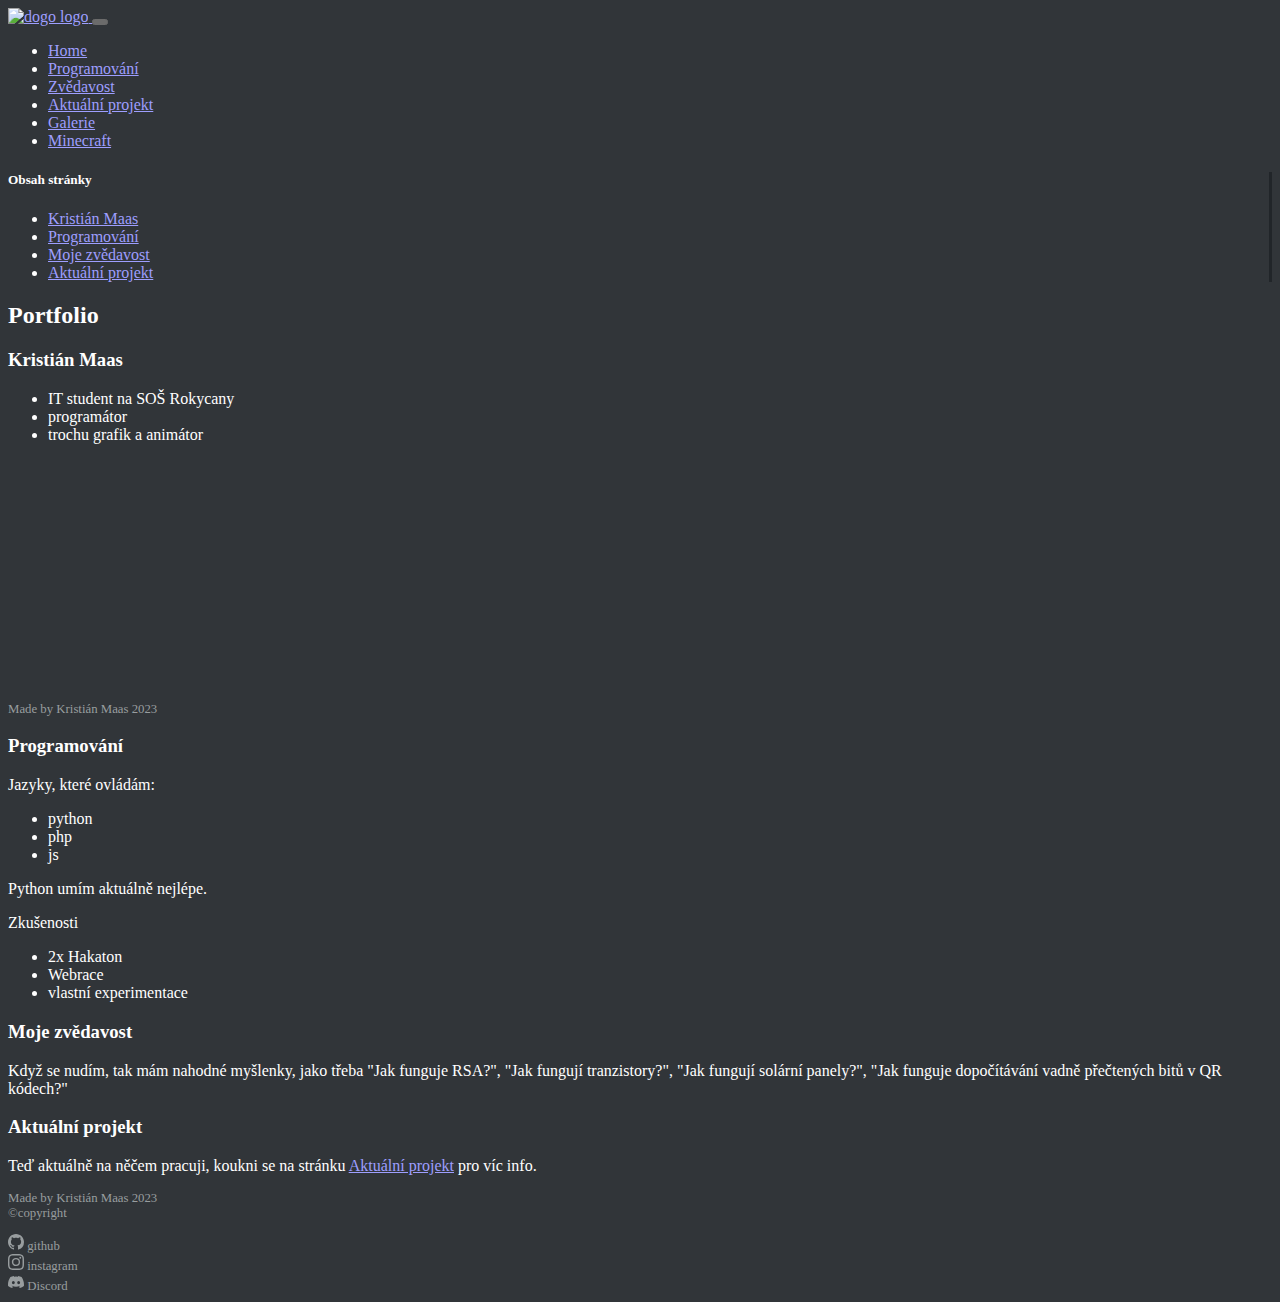
==== index.html @ 093320e4 "fixed grammar" ====
<!DOCTYPE html>
<html lang="en" class="dark">
<head>
    <meta charset="UTF-8">
    <meta http-equiv="X-UA-Compatible" content="IE=edge">
    <meta name="viewport" content="width=device-width, initial-scale=1.0">
    <meta name="description" content="Personal portfolio, Homepage">
    <link rel="shortcut icon" href="media/doggo.png" type="image/x-icon">
    <title>Portfolio</title>
    <link rel="stylesheet" href="CSS/bootstrap.min.css">
    <link rel="stylesheet" href="CSS/style.css">
</head>
<body class="dark text-white">
    <nav class="navbar navbar-expand-md navbar-dark bg-dark">
        <div class="container-fluid">
            <a class="navbar-brand" href="index.html">
                <img src="media/doggo.png" alt="dogo logo" height="32px">
            </a>
            <button class="navbar-toggler" data-bs-toggle="collapse" data-bs-target="#collapser" aria-label="collapse button">
                <span class="navbar-toggler-icon"></span>
            </button>
            <div class="collapse navbar-collapse" id="collapser">
                <ul class="navbar-nav mr-auto">
                    <li class="nav-item">
                        <a href="index.html" class="nav-link active">Home</a>
                    </li>
                    <li class="nav-item">
                        <a href="PAGES/page1.html" class="nav-link">Programování</a>
                    </li>
                    <li class="nav-item">
                        <a href="PAGES/page2.html" class="nav-link">Zvědavost</a>
                    </li>
                    <li class="nav-item">
                        <a href="PAGES/page3.html" class="nav-link">Aktuální projekt</a>
                    </li>
                    <li class="nav-item">
                        <a href="PAGES/page4.html" class="nav-link">Galerie</a>
                    </li>
                    <li class="nav-item">
                        <a href="PAGES/page5.html" class="nav-link">Minecraft</a>
                    </li>
                </ul>
            </div>
        </div>
    </nav>
    <div class="container-fluid">
        <div class="row">
            <div class="col-md-3 p-0" style="border-right: solid #212529;">
                <div class="container position-sticky">
                    <div class="card card-md bg-dark my-5">
                        <div class="card-header"><h5>Obsah stránky</h5></div>
                        <ul class="list-group list-group-flush">
                            <li class="list-group-item bg-dark">
                                <a href="#KM" class="text-white">Kristián Maas</a>
                            </li>
                            <li class="list-group-item bg-dark">
                                <a href="#prg" class="text-white">Programování</a>
                            </li>
                            <li class="list-group-item bg-dark">
                                <a href="#curious" class="text-white">Moje zvědavost</a>
                            </li>
                            <li class="list-group-item bg-dark">
                                <a href="#workingon" class="text-white">Aktuální projekt</a>
                            </li>
                        </ul>
                    </div>    
                </div>
            </div>
            <div class="col-md-6 p-0">
                <h2 class="text-center">
                    Portfolio
                </h2>
                <div class="container-fluid mb-5">
                    <h3 id="KM">
                        Kristián Maas
                    </h3>
                    <ul class="m-0">
                        <li>
                            IT student na SOŠ Rokycany
                        </li>
                        <li>
                            programátor
                        </li>
                        <li>
                            trochu grafik a animátor
                        </li>
                    </ul>
                    <div>
                        <video width="400" height="225" autoplay muted loop class="img-fluid">
                            <source src="media/motion canvas/computer.mp4" type="video/mp4">
                            Your browser does not support the video tag.
                        </video>
                        <p class="footer-text">Made by Kristián Maas 2023</p>
                    </div>
                </div>
                <div class="container-fluid mb-5">
                    <h3 id="prg">
                        Programování
                    </h3>
                    <p class="m-0">
                        Jazyky, které ovládám:
                        <ul class="m-0">
                            <li>
                                python
                            </li>
                            <li>
                                php
                            </li>
                            <li>
                                js
                            </li>
                        </ul>
                        Python umím aktuálně nejlépe.
                    </p>
                    <p class="m-0">
                        Zkušenosti
                        <ul class="m-0">
                            <li>
                                2x Hakaton
                            </li>
                            <li>
                                Webrace
                            </li>
                            <li>
                                vlastní experimentace
                            </li>
                        </ul>
                    </p>
                </div>
                <div class="container-fluid mb-5">
                    <h3 id="curious">
                        Moje zvědavost
                    </h3>
                    <p>
                        Když se nudím, tak mám nahodné myšlenky, jako třeba "Jak funguje RSA?", "Jak fungují tranzistory?", "Jak fungují solární panely?", "Jak funguje dopočítávání vadně přečtených bitů v QR kódech?"
                    </p>
                </div>
                <div class="container-fluid mb-5">
                    <h3 id="workingon">
                        Aktuální projekt
                    </h3>
                    <p class="m-0">
                        Teď aktuálně na něčem pracuji, koukni se na stránku <a href="PAGES/page3.html">Aktuální projekt</a> pro víc info.
                    </p>
                </div>
            </div>
            <div class="col-md-3 p-0" style="border-left: solid #212529;">
                
            </div>
        </div>
    </div>
    <div class="container-fluid py-5 bg-dark">
        <div class="row text-center">
            <div class="col-md-6 footer-text p-0">
                <p class="m-0">
                    Made by Kristián Maas 2023<br>
                    ©copyright
                </p>
            </div>
            <div class="col-md-6 footer-text p-0">
                <a href="https://github.com/SomeKristi" target="_blank" class="footer-link"><svg xmlns="http://www.w3.org/2000/svg" width="16" height="16" fill="currentColor" class="bi bi-github" viewBox="0 0 16 16">
                    <path d="M8 0C3.58 0 0 3.58 0 8c0 3.54 2.29 6.53 5.47 7.59.4.07.55-.17.55-.38 0-.19-.01-.82-.01-1.49-2.01.37-2.53-.49-2.69-.94-.09-.23-.48-.94-.82-1.13-.28-.15-.68-.52-.01-.53.63-.01 1.08.58 1.23.82.72 1.21 1.87.87 2.33.66.07-.52.28-.87.51-1.07-1.78-.2-3.64-.89-3.64-3.95 0-.87.31-1.59.82-2.15-.08-.2-.36-1.02.08-2.12 0 0 .67-.21 2.2.82.64-.18 1.32-.27 2-.27.68 0 1.36.09 2 .27 1.53-1.04 2.2-.82 2.2-.82.44 1.1.16 1.92.08 2.12.51.56.82 1.27.82 2.15 0 3.07-1.87 3.75-3.65 3.95.29.25.54.73.54 1.48 0 1.07-.01 1.93-.01 2.2 0 .21.15.46.55.38A8.012 8.012 0 0 0 16 8c0-4.42-3.58-8-8-8z"/>
                    </svg> github
                </a>
                <br>
                <a href="https://www.instagram.com/kristianmaas" target="_blank" class="footer-link"><svg xmlns="http://www.w3.org/2000/svg" width="16" height="16" fill="currentColor" class="bi bi-instagram" viewBox="0 0 16 16">
                    <path d="M8 0C5.829 0 5.556.01 4.703.048 3.85.088 3.269.222 2.76.42a3.917 3.917 0 0 0-1.417.923A3.927 3.927 0 0 0 .42 2.76C.222 3.268.087 3.85.048 4.7.01 5.555 0 5.827 0 8.001c0 2.172.01 2.444.048 3.297.04.852.174 1.433.372 1.942.205.526.478.972.923 1.417.444.445.89.719 1.416.923.51.198 1.09.333 1.942.372C5.555 15.99 5.827 16 8 16s2.444-.01 3.298-.048c.851-.04 1.434-.174 1.943-.372a3.916 3.916 0 0 0 1.416-.923c.445-.445.718-.891.923-1.417.197-.509.332-1.09.372-1.942C15.99 10.445 16 10.173 16 8s-.01-2.445-.048-3.299c-.04-.851-.175-1.433-.372-1.941a3.926 3.926 0 0 0-.923-1.417A3.911 3.911 0 0 0 13.24.42c-.51-.198-1.092-.333-1.943-.372C10.443.01 10.172 0 7.998 0h.003zm-.717 1.442h.718c2.136 0 2.389.007 3.232.046.78.035 1.204.166 1.486.275.373.145.64.319.92.599.28.28.453.546.598.92.11.281.24.705.275 1.485.039.843.047 1.096.047 3.231s-.008 2.389-.047 3.232c-.035.78-.166 1.203-.275 1.485a2.47 2.47 0 0 1-.599.919c-.28.28-.546.453-.92.598-.28.11-.704.24-1.485.276-.843.038-1.096.047-3.232.047s-2.39-.009-3.233-.047c-.78-.036-1.203-.166-1.485-.276a2.478 2.478 0 0 1-.92-.598 2.48 2.48 0 0 1-.6-.92c-.109-.281-.24-.705-.275-1.485-.038-.843-.046-1.096-.046-3.233 0-2.136.008-2.388.046-3.231.036-.78.166-1.204.276-1.486.145-.373.319-.64.599-.92.28-.28.546-.453.92-.598.282-.11.705-.24 1.485-.276.738-.034 1.024-.044 2.515-.045v.002zm4.988 1.328a.96.96 0 1 0 0 1.92.96.96 0 0 0 0-1.92zm-4.27 1.122a4.109 4.109 0 1 0 0 8.217 4.109 4.109 0 0 0 0-8.217zm0 1.441a2.667 2.667 0 1 1 0 5.334 2.667 2.667 0 0 1 0-5.334z"/>
                  </svg> instagram
                </a>
                <br>
                <a href="https://discord.com/users/625755515317649439" target="_blank" class="footer-link">
                    <svg xmlns="http://www.w3.org/2000/svg" width="16" height="16" fill="currentColor" class="bi bi-discord" viewBox="0 0 16 16">
                        <path d="M13.545 2.907a13.227 13.227 0 0 0-3.257-1.011.05.05 0 0 0-.052.025c-.141.25-.297.577-.406.833a12.19 12.19 0 0 0-3.658 0 8.258 8.258 0 0 0-.412-.833.051.051 0 0 0-.052-.025c-1.125.194-2.22.534-3.257 1.011a.041.041 0 0 0-.021.018C.356 6.024-.213 9.047.066 12.032c.001.014.01.028.021.037a13.276 13.276 0 0 0 3.995 2.02.05.05 0 0 0 .056-.019c.308-.42.582-.863.818-1.329a.05.05 0 0 0-.01-.059.051.051 0 0 0-.018-.011 8.875 8.875 0 0 1-1.248-.595.05.05 0 0 1-.02-.066.051.051 0 0 1 .015-.019c.084-.063.168-.129.248-.195a.05.05 0 0 1 .051-.007c2.619 1.196 5.454 1.196 8.041 0a.052.052 0 0 1 .053.007c.08.066.164.132.248.195a.051.051 0 0 1-.004.085 8.254 8.254 0 0 1-1.249.594.05.05 0 0 0-.03.03.052.052 0 0 0 .003.041c.24.465.515.909.817 1.329a.05.05 0 0 0 .056.019 13.235 13.235 0 0 0 4.001-2.02.049.049 0 0 0 .021-.037c.334-3.451-.559-6.449-2.366-9.106a.034.034 0 0 0-.02-.019Zm-8.198 7.307c-.789 0-1.438-.724-1.438-1.612 0-.889.637-1.613 1.438-1.613.807 0 1.45.73 1.438 1.613 0 .888-.637 1.612-1.438 1.612Zm5.316 0c-.788 0-1.438-.724-1.438-1.612 0-.889.637-1.613 1.438-1.613.807 0 1.451.73 1.438 1.613 0 .888-.631 1.612-1.438 1.612Z"/>
                    </svg> Discord
                </a>
            </div>
        </div>
    </div>
    <script src="JS/bootstrap.min.js"></script>
</body>
</html>
---- CSS/style.css ----
.dark {
    background-color: #313539;
}
.footer-text {
    color: #989D9F;
    font-size: .8rem;
}
.footer-link {
    color: #989D9F;
    text-decoration: none;
}
html.dark {
    color-scheme: dark;
}
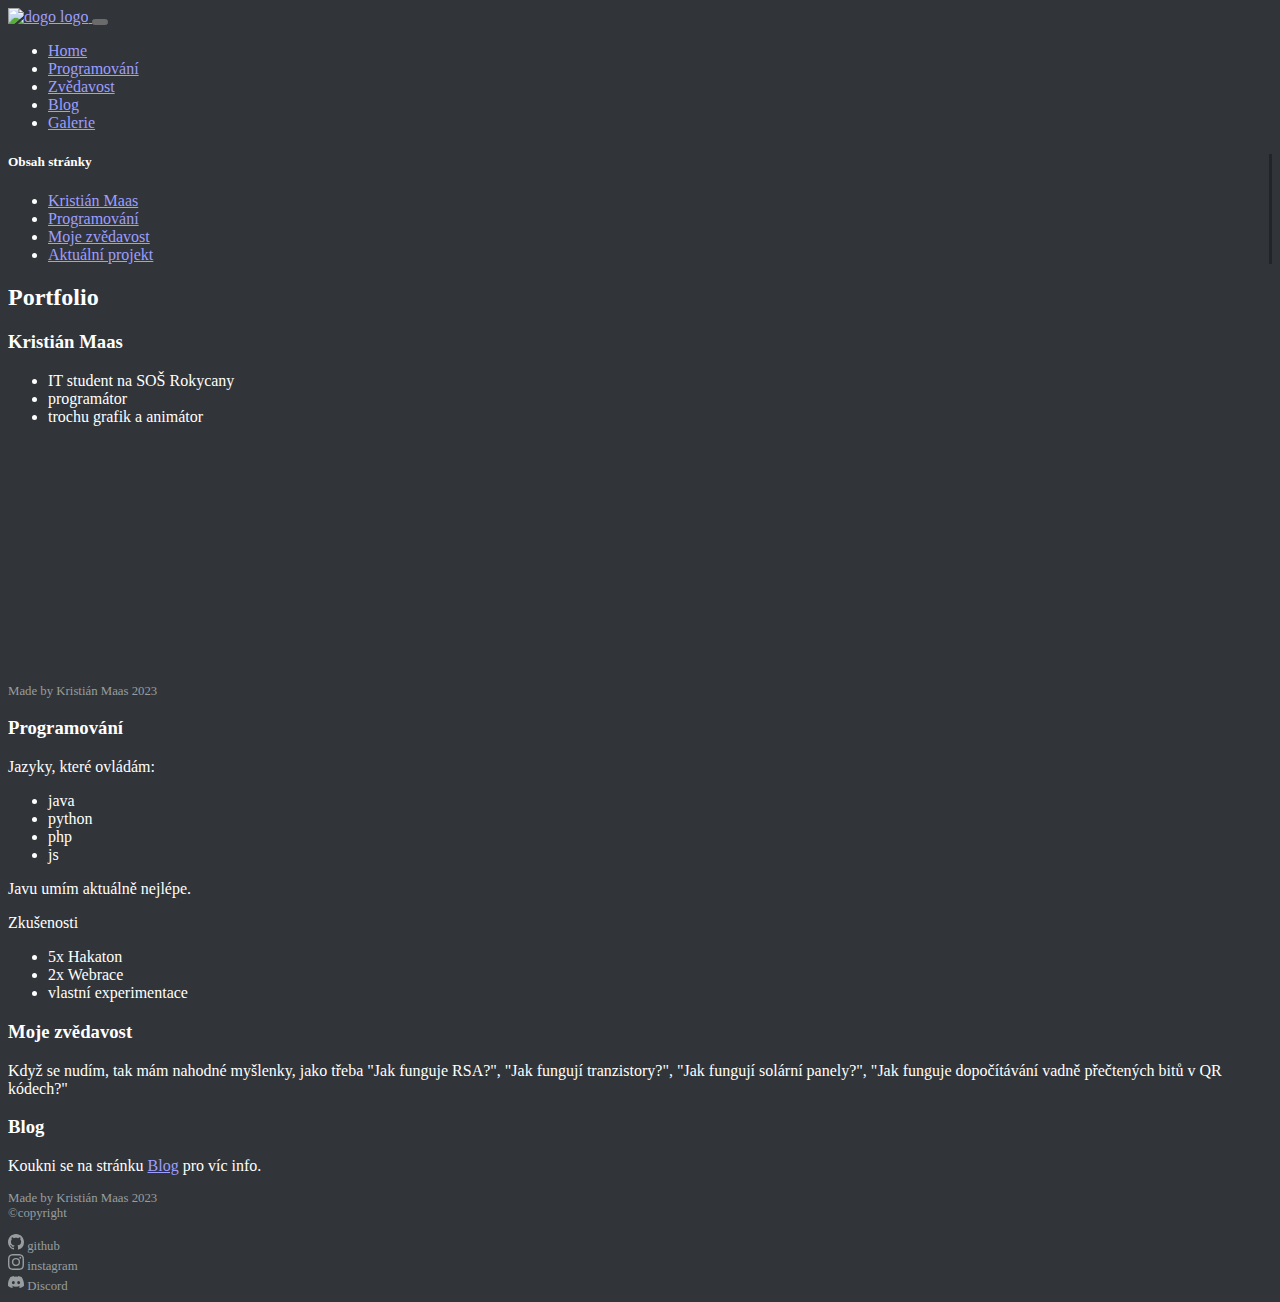
==== commit 51effbf5: "almost finished exursion update" ====
--- a/index.html
+++ b/index.html
@@ -31,13 +31,10 @@
                         <a href="PAGES/page2.html" class="nav-link">Zvědavost</a>
                     </li>
                     <li class="nav-item">
-                        <a href="PAGES/page3.html" class="nav-link">Aktuální projekt</a>
+                        <a href="PAGES/page3.html" class="nav-link">Blog</a>
                     </li>
                     <li class="nav-item">
                         <a href="PAGES/page4.html" class="nav-link">Galerie</a>
-                    </li>
-                    <li class="nav-item">
-                        <a href="PAGES/page5.html" class="nav-link">Minecraft</a>
                     </li>
                 </ul>
             </div>
@@ -101,6 +98,9 @@
                         Jazyky, které ovládám:
                         <ul class="m-0">
                             <li>
+                                java
+                            </li>
+                            <li>
                                 python
                             </li>
                             <li>
@@ -110,16 +110,16 @@
                                 js
                             </li>
                         </ul>
-                        Python umím aktuálně nejlépe.
+                        Javu umím aktuálně nejlépe.
                     </p>
                     <p class="m-0">
                         Zkušenosti
                         <ul class="m-0">
                             <li>
-                                2x Hakaton
+                                5x Hakaton
                             </li>
                             <li>
-                                Webrace
+                                2x Webrace
                             </li>
                             <li>
                                 vlastní experimentace
@@ -137,10 +137,10 @@
                 </div>
                 <div class="container-fluid mb-5">
                     <h3 id="workingon">
-                        Aktuální projekt
+                        Blog
                     </h3>
                     <p class="m-0">
-                        Teď aktuálně na něčem pracuji, koukni se na stránku <a href="PAGES/page3.html">Aktuální projekt</a> pro víc info.
+                        Koukni se na stránku <a href="PAGES/page3.html">Blog</a> pro víc info.
                     </p>
                 </div>
             </div>
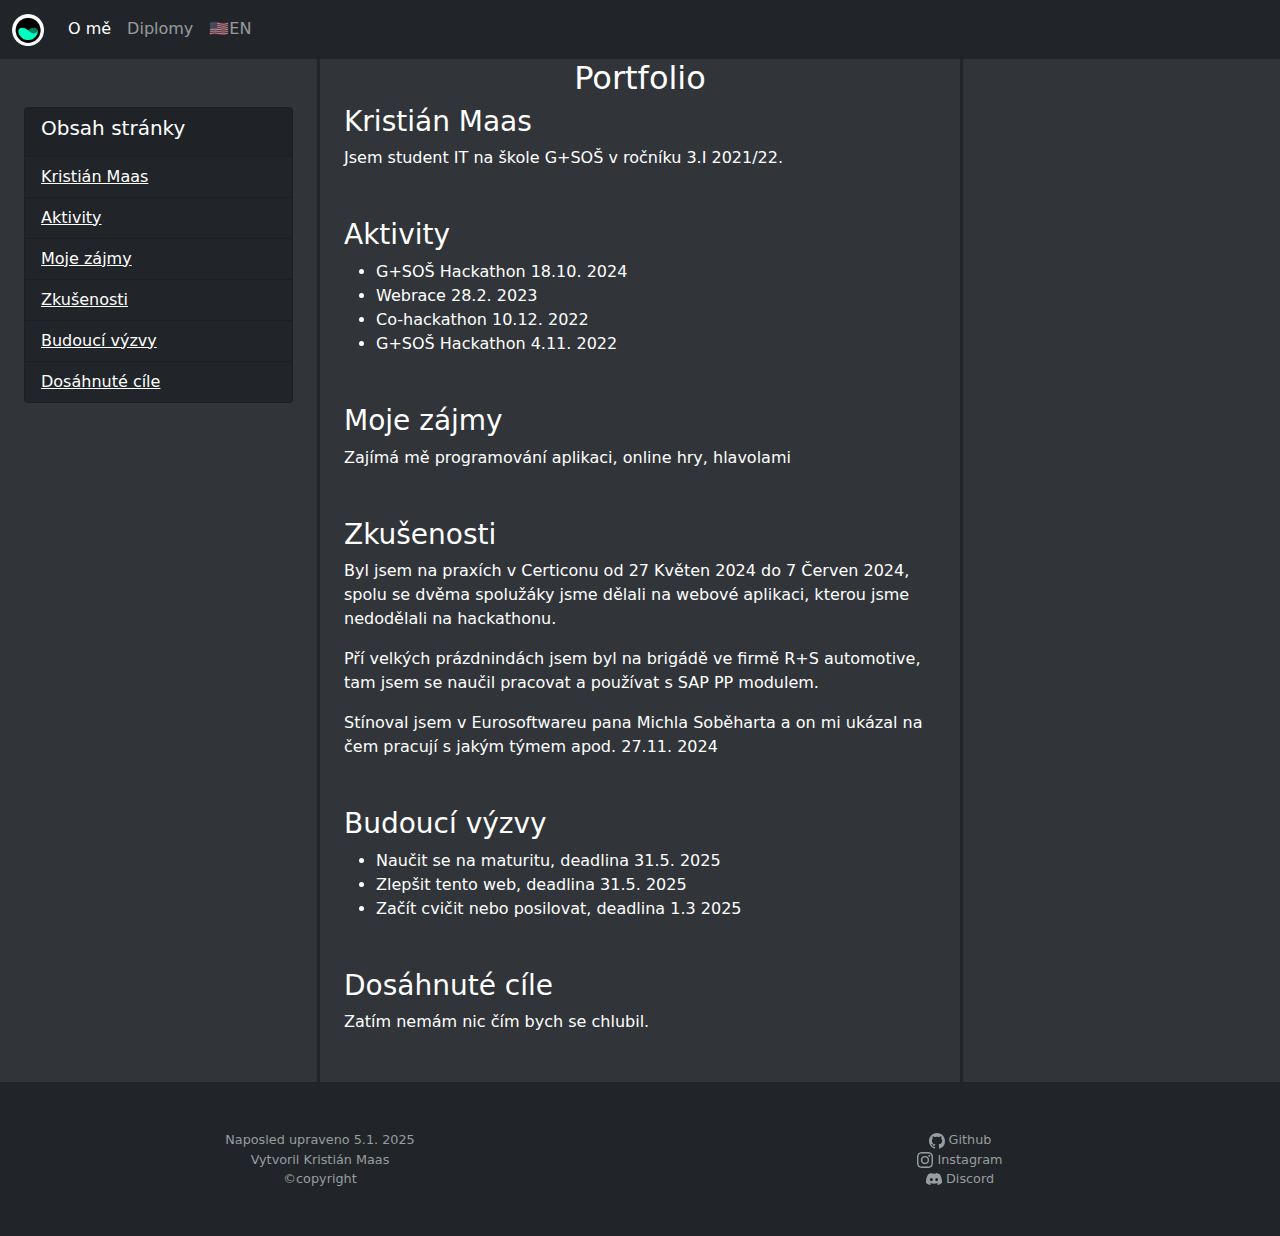
==== commit 74636ff0: "Redo" ====
--- a/index.html
+++ b/index.html
@@ -5,7 +5,7 @@
     <meta http-equiv="X-UA-Compatible" content="IE=edge">
     <meta name="viewport" content="width=device-width, initial-scale=1.0">
     <meta name="description" content="Personal portfolio, Homepage">
-    <link rel="shortcut icon" href="media/doggo.png" type="image/x-icon">
+    <link rel="shortcut icon" href="media/logo.png" type="image/x-icon">
     <title>Portfolio</title>
     <link rel="stylesheet" href="CSS/bootstrap.min.css">
     <link rel="stylesheet" href="CSS/style.css">
@@ -13,28 +13,23 @@
 <body class="dark text-white">
     <nav class="navbar navbar-expand-md navbar-dark bg-dark">
         <div class="container-fluid">
-            <a class="navbar-brand" href="index.html">
-                <img src="media/doggo.png" alt="dogo logo" height="32px">
+            <a class="navbar-brand" href="./">
+                <img src="media/logo.png" alt="dogo logo" height="32px">
             </a>
+            
             <button class="navbar-toggler" data-bs-toggle="collapse" data-bs-target="#collapser" aria-label="collapse button">
                 <span class="navbar-toggler-icon"></span>
             </button>
             <div class="collapse navbar-collapse" id="collapser">
                 <ul class="navbar-nav mr-auto">
                     <li class="nav-item">
-                        <a href="index.html" class="nav-link active">Home</a>
+                        <a href="./" class="nav-link active">O mě</a>
                     </li>
                     <li class="nav-item">
-                        <a href="PAGES/page1.html" class="nav-link">Programování</a>
+                        <a href="Pages/page1.html" class="nav-link">Diplomy</a>
                     </li>
                     <li class="nav-item">
-                        <a href="PAGES/page2.html" class="nav-link">Zvědavost</a>
-                    </li>
-                    <li class="nav-item">
-                        <a href="PAGES/page3.html" class="nav-link">Blog</a>
-                    </li>
-                    <li class="nav-item">
-                        <a href="PAGES/page4.html" class="nav-link">Galerie</a>
+                        <a href="en/" class="nav-link">🇺🇸EN</a>
                     </li>
                 </ul>
             </div>
@@ -51,13 +46,19 @@
                                 <a href="#KM" class="text-white">Kristián Maas</a>
                             </li>
                             <li class="list-group-item bg-dark">
-                                <a href="#prg" class="text-white">Programování</a>
+                                <a href="#ac" class="text-white">Aktivity</a>
                             </li>
                             <li class="list-group-item bg-dark">
-                                <a href="#curious" class="text-white">Moje zvědavost</a>
+                                <a href="#zajmy" class="text-white">Moje zájmy</a>
                             </li>
                             <li class="list-group-item bg-dark">
-                                <a href="#workingon" class="text-white">Aktuální projekt</a>
+                                <a href="#zkus" class="text-white">Zkušenosti</a>
+                            </li>
+                            <li class="list-group-item bg-dark">
+                                <a href="#vyzvy" class="text-white">Budoucí výzvy</a>
+                            </li>
+                            <li class="list-group-item bg-dark">
+                                <a href="#cile" class="text-white">Dosáhnuté cíle</a>
                             </li>
                         </ul>
                     </div>    
@@ -71,76 +72,73 @@
                     <h3 id="KM">
                         Kristián Maas
                     </h3>
-                    <ul class="m-0">
-                        <li>
-                            IT student na SOŠ Rokycany
-                        </li>
-                        <li>
-                            programátor
-                        </li>
-                        <li>
-                            trochu grafik a animátor
-                        </li>
-                    </ul>
-                    <div>
-                        <video width="400" height="225" autoplay muted loop class="img-fluid">
-                            <source src="media/motion canvas/computer.mp4" type="video/mp4">
-                            Your browser does not support the video tag.
-                        </video>
-                        <p class="footer-text">Made by Kristián Maas 2023</p>
-                    </div>
-                </div>
-                <div class="container-fluid mb-5">
-                    <h3 id="prg">
-                        Programování
-                    </h3>
-                    <p class="m-0">
-                        Jazyky, které ovládám:
-                        <ul class="m-0">
-                            <li>
-                                java
-                            </li>
-                            <li>
-                                python
-                            </li>
-                            <li>
-                                php
-                            </li>
-                            <li>
-                                js
-                            </li>
-                        </ul>
-                        Javu umím aktuálně nejlépe.
-                    </p>
-                    <p class="m-0">
-                        Zkušenosti
-                        <ul class="m-0">
-                            <li>
-                                5x Hakaton
-                            </li>
-                            <li>
-                                2x Webrace
-                            </li>
-                            <li>
-                                vlastní experimentace
-                            </li>
-                        </ul>
+                    <p>
+                        Jsem student IT na škole G+SOŠ v ročníku 3.I 2021/22.
                     </p>
                 </div>
                 <div class="container-fluid mb-5">
-                    <h3 id="curious">
-                        Moje zvědavost
+                    <h3 id="ac">
+                        Aktivity
+                    </h3>
+                    <ul>
+                        <li>
+                            G+SOŠ Hackathon 18.10. 2024
+                        </li>
+                        <li>
+                            Webrace 28.2. 2023
+                        </li>
+                        <li>
+                            Co-hackathon 10.12. 2022
+                        </li>
+                        <li>
+                            G+SOŠ Hackathon 4.11. 2022
+                        </li>
+                    </ul>
+                </div>
+                <div class="container-fluid mb-5">
+                    <h3 id="zajmy">
+                        Moje zájmy
+                    </h3>
+                    Zajímá mě programování aplikaci, online hry, hlavolami
+
+                </div>
+                <div class="container-fluid mb-5">
+                    <h3 id="zkus">
+                        Zkušenosti
                     </h3>
                     <p>
-                        Když se nudím, tak mám nahodné myšlenky, jako třeba "Jak funguje RSA?", "Jak fungují tranzistory?", "Jak fungují solární panely?", "Jak funguje dopočítávání vadně přečtených bitů v QR kódech?"
+                        Byl jsem na praxích v Certiconu od 27 Květen 2024 do 7 Červen 2024, spolu se dvěma spolužáky jsme dělali na webové aplikaci, kterou jsme nedodělali na hackathonu.
+                    </p>
+                    <p>
+                        Pří velkých prázdnindách jsem byl na brigádě ve firmě R+S automotive, tam jsem se naučil pracovat a používat s SAP PP modulem.
+                    </p>
+                    <p>
+                        Stínoval jsem v Eurosoftwareu pana Michla Soběharta a on mi ukázal na čem pracují s jakým týmem apod. 27.11. 2024
                     </p>
                 </div>
                 <div class="container-fluid mb-5">
-                    <h3 id="workingon">
-                        Blog
+                    <h3 id="vyzvy">
+                        Budoucí výzvy
                     </h3>
-                    <p class="m-0">
-                        Koukni se na stránku <a href="PAGES/page3.html">Blog</a> pro víc info.
+                    
+                    <ul>
+                        <li>
+                            Naučit se na maturitu, deadlina 31.5. 2025
+                        </li>
+                        <li>
+                            Zlepšit tento web, deadlina 31.5. 2025
+                        </li>
+                        <li>
+                            Začít cvičit nebo posilovat, deadlina 1.3 2025
+                        </li>
+                    </ul>
+                </div>
+                <div class="container-fluid mb-5">
+                    <h3 id="cile">
+                        Dosáhnuté cíle
+                    </h3>
+                    <p>
+                        Zatím nemám nic čím bych se chlubil.
                     </p>
                 </div>
             </div>
@@ -153,19 +151,20 @@
         <div class="row text-center">
             <div class="col-md-6 footer-text p-0">
                 <p class="m-0">
-                    Made by Kristián Maas 2023<br>
+                    Naposled upraveno 5.1. 2025<br>
+                    Vytvoril Kristián Maas<br>
                     ©copyright
                 </p>
             </div>
             <div class="col-md-6 footer-text p-0">
                 <a href="https://github.com/SomeKristi" target="_blank" class="footer-link"><svg xmlns="http://www.w3.org/2000/svg" width="16" height="16" fill="currentColor" class="bi bi-github" viewBox="0 0 16 16">
                     <path d="M8 0C3.58 0 0 3.58 0 8c0 3.54 2.29 6.53 5.47 7.59.4.07.55-.17.55-.38 0-.19-.01-.82-.01-1.49-2.01.37-2.53-.49-2.69-.94-.09-.23-.48-.94-.82-1.13-.28-.15-.68-.52-.01-.53.63-.01 1.08.58 1.23.82.72 1.21 1.87.87 2.33.66.07-.52.28-.87.51-1.07-1.78-.2-3.64-.89-3.64-3.95 0-.87.31-1.59.82-2.15-.08-.2-.36-1.02.08-2.12 0 0 .67-.21 2.2.82.64-.18 1.32-.27 2-.27.68 0 1.36.09 2 .27 1.53-1.04 2.2-.82 2.2-.82.44 1.1.16 1.92.08 2.12.51.56.82 1.27.82 2.15 0 3.07-1.87 3.75-3.65 3.95.29.25.54.73.54 1.48 0 1.07-.01 1.93-.01 2.2 0 .21.15.46.55.38A8.012 8.012 0 0 0 16 8c0-4.42-3.58-8-8-8z"/>
-                    </svg> github
+                    </svg> Github
                 </a>
                 <br>
                 <a href="https://www.instagram.com/kristianmaas" target="_blank" class="footer-link"><svg xmlns="http://www.w3.org/2000/svg" width="16" height="16" fill="currentColor" class="bi bi-instagram" viewBox="0 0 16 16">
                     <path d="M8 0C5.829 0 5.556.01 4.703.048 3.85.088 3.269.222 2.76.42a3.917 3.917 0 0 0-1.417.923A3.927 3.927 0 0 0 .42 2.76C.222 3.268.087 3.85.048 4.7.01 5.555 0 5.827 0 8.001c0 2.172.01 2.444.048 3.297.04.852.174 1.433.372 1.942.205.526.478.972.923 1.417.444.445.89.719 1.416.923.51.198 1.09.333 1.942.372C5.555 15.99 5.827 16 8 16s2.444-.01 3.298-.048c.851-.04 1.434-.174 1.943-.372a3.916 3.916 0 0 0 1.416-.923c.445-.445.718-.891.923-1.417.197-.509.332-1.09.372-1.942C15.99 10.445 16 10.173 16 8s-.01-2.445-.048-3.299c-.04-.851-.175-1.433-.372-1.941a3.926 3.926 0 0 0-.923-1.417A3.911 3.911 0 0 0 13.24.42c-.51-.198-1.092-.333-1.943-.372C10.443.01 10.172 0 7.998 0h.003zm-.717 1.442h.718c2.136 0 2.389.007 3.232.046.78.035 1.204.166 1.486.275.373.145.64.319.92.599.28.28.453.546.598.92.11.281.24.705.275 1.485.039.843.047 1.096.047 3.231s-.008 2.389-.047 3.232c-.035.78-.166 1.203-.275 1.485a2.47 2.47 0 0 1-.599.919c-.28.28-.546.453-.92.598-.28.11-.704.24-1.485.276-.843.038-1.096.047-3.232.047s-2.39-.009-3.233-.047c-.78-.036-1.203-.166-1.485-.276a2.478 2.478 0 0 1-.92-.598 2.48 2.48 0 0 1-.6-.92c-.109-.281-.24-.705-.275-1.485-.038-.843-.046-1.096-.046-3.233 0-2.136.008-2.388.046-3.231.036-.78.166-1.204.276-1.486.145-.373.319-.64.599-.92.28-.28.546-.453.92-.598.282-.11.705-.24 1.485-.276.738-.034 1.024-.044 2.515-.045v.002zm4.988 1.328a.96.96 0 1 0 0 1.92.96.96 0 0 0 0-1.92zm-4.27 1.122a4.109 4.109 0 1 0 0 8.217 4.109 4.109 0 0 0 0-8.217zm0 1.441a2.667 2.667 0 1 1 0 5.334 2.667 2.667 0 0 1 0-5.334z"/>
-                  </svg> instagram
+                  </svg> Instagram
                 </a>
                 <br>
                 <a href="https://discord.com/users/625755515317649439" target="_blank" class="footer-link">
--- a/CSS/style.css
+++ b/CSS/style.css
@@ -11,4 +11,4 @@
 }
 html.dark {
     color-scheme: dark;
-}
+}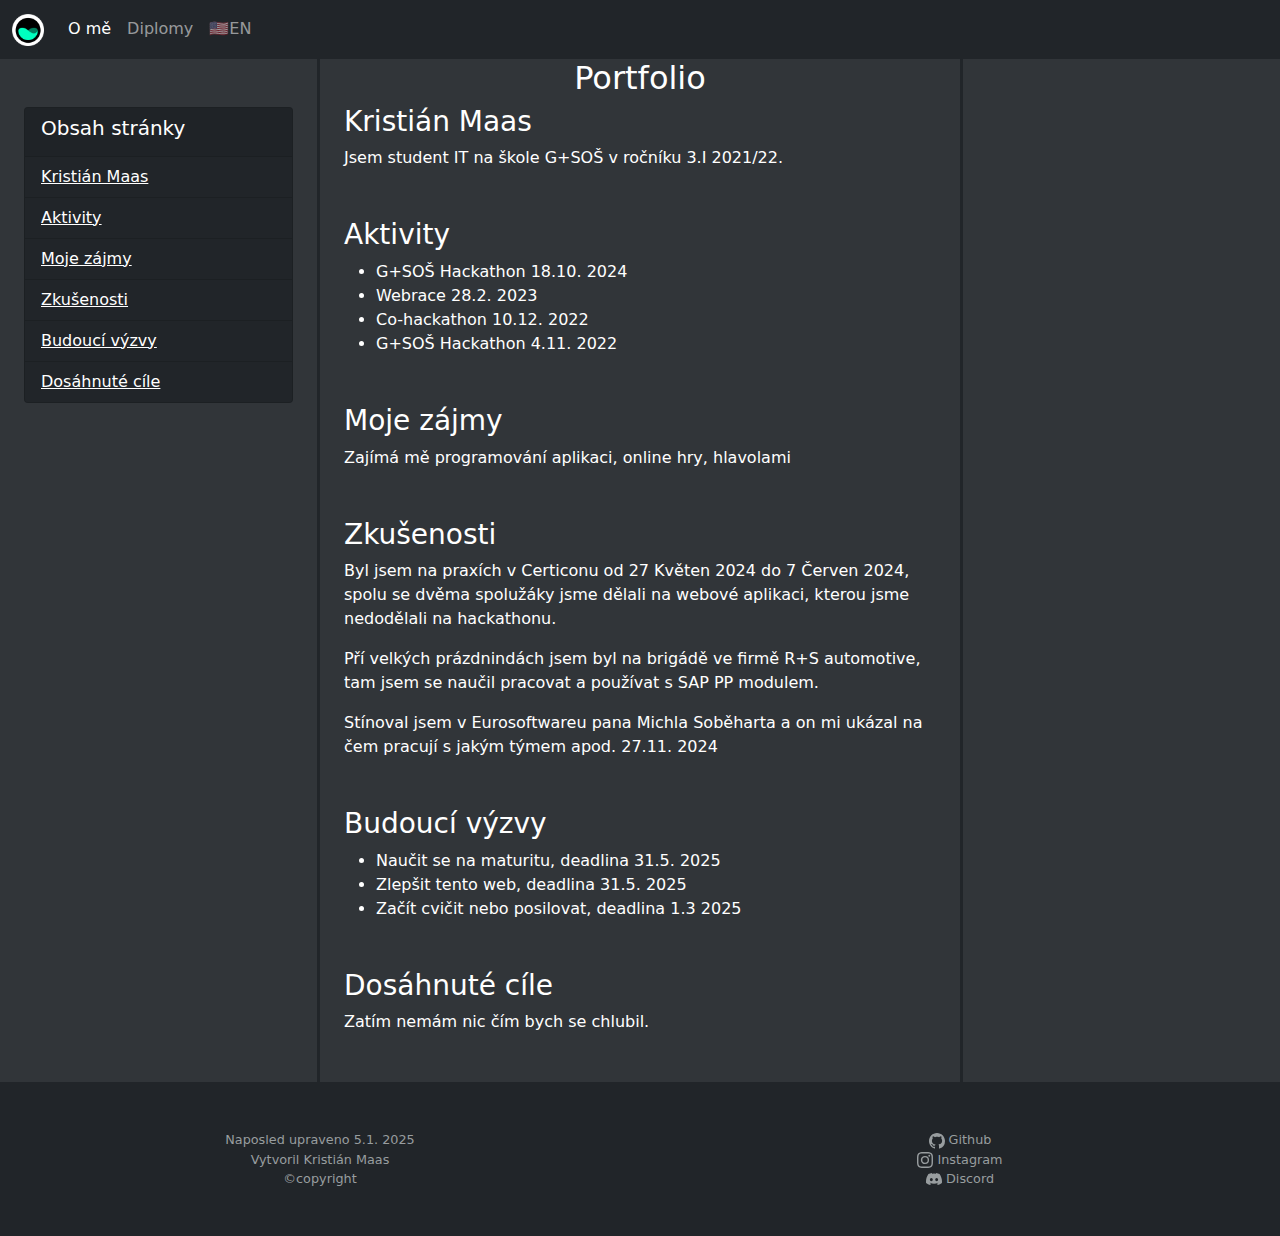
==== commit ac0dd1a7: "added emoji support" ====
--- a/index.html
+++ b/index.html
@@ -9,12 +9,15 @@
     <title>Portfolio</title>
     <link rel="stylesheet" href="CSS/bootstrap.min.css">
     <link rel="stylesheet" href="CSS/style.css">
+    <link rel="preconnect" href="https://fonts.googleapis.com">
+    <link rel="preconnect" href="https://fonts.gstatic.com" crossorigin>
+    <link href="https://fonts.googleapis.com/css2?family=Noto+Color+Emoji&family=Noto+Emoji:wght@300..700&display=swap" rel="stylesheet">
 </head>
 <body class="dark text-white">
     <nav class="navbar navbar-expand-md navbar-dark bg-dark">
         <div class="container-fluid">
             <a class="navbar-brand" href="./">
-                <img src="media/logo.png" alt="dogo logo" height="32px">
+                <img src="media/logo.png" alt="logo" height="32px">
             </a>
             
             <button class="navbar-toggler" data-bs-toggle="collapse" data-bs-target="#collapser" aria-label="collapse button">
@@ -29,7 +32,7 @@
                         <a href="Pages/page1.html" class="nav-link">Diplomy</a>
                     </li>
                     <li class="nav-item">
-                        <a href="en/" class="nav-link">🇺🇸EN</a>
+                        <a href="en/" class="nav-link"><span class="emoji">🇺🇸</span>EN</a>
                     </li>
                 </ul>
             </div>
--- a/CSS/style.css
+++ b/CSS/style.css
@@ -11,4 +11,7 @@
 }
 html.dark {
     color-scheme: dark;
+}
+.emoji {
+    font-family: "Noto Color Emoji", serif;
 }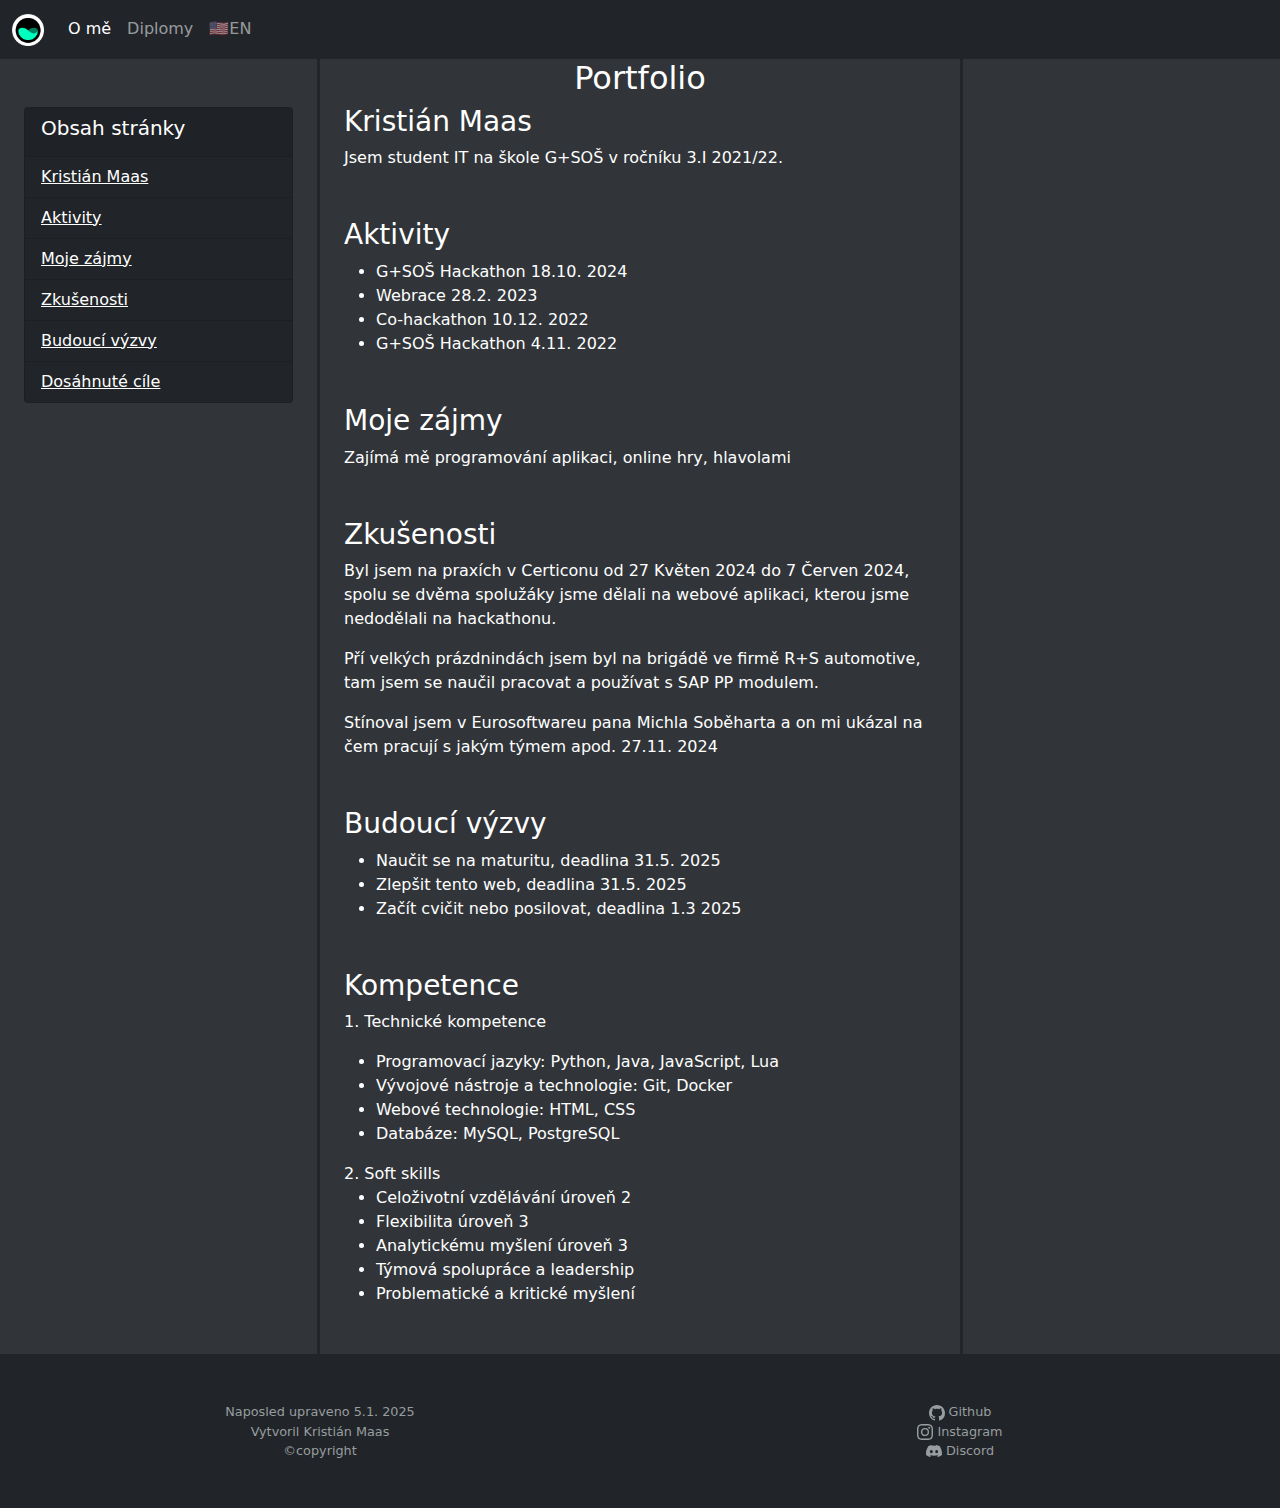
==== commit 4465fb5f: "kompetence" ====
--- a/index.html
+++ b/index.html
@@ -138,10 +138,42 @@
                 </div>
                 <div class="container-fluid mb-5">
                     <h3 id="cile">
-                        Dosáhnuté cíle
-                    </h3>
-                    <p>
-                        Zatím nemám nic čím bych se chlubil.
+                        Kompetence
+                    </h3>
+                    <p>
+                        1. Technické kompetence
+                        <ul>
+                            <li>
+                                Programovací jazyky: Python, Java, JavaScript, Lua
+                            </li>
+                            <li>
+                                Vývojové nástroje a technologie: Git, Docker
+                            </li>
+                            <li>
+                                Webové technologie: HTML, CSS
+                            </li>
+                            <li>
+                                Databáze: MySQL, PostgreSQL
+                            </li>
+                        </ul>
+                        2. Soft skills
+                        <ul>
+                            <li>
+                                Celoživotní vzdělávání úroveň 2
+                            </li>
+                            <li>
+                                Flexibilita úroveň 3
+                            </li>
+                            <li>
+                                Analytickému myšlení úroveň 3
+                            </li>
+                            <li>
+                                Týmová spolupráce a leadership
+                            </li>
+                            <li>
+                                Problematické a kritické myšlení
+                            </li>
+                        </ul>
                     </p>
                 </div>
             </div>
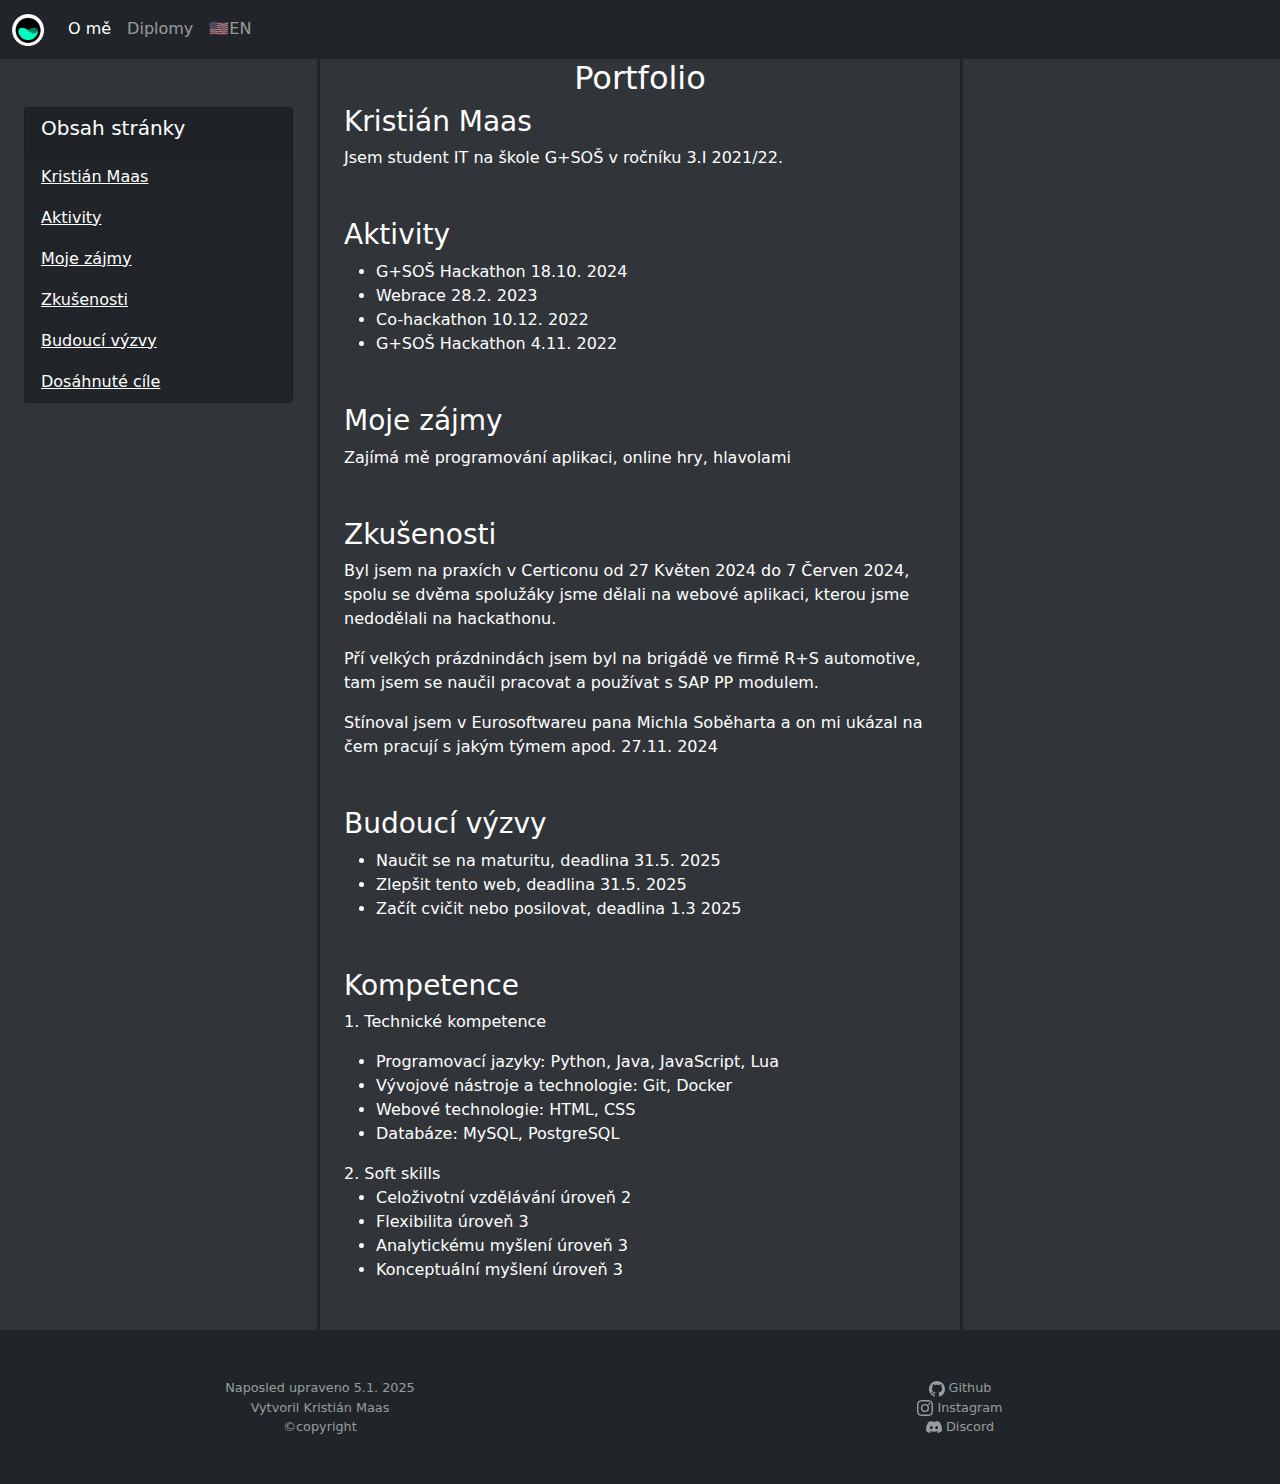
==== commit 1661cd9f: "Update index.html" ====
--- a/index.html
+++ b/index.html
@@ -168,10 +168,7 @@
                                 Analytickému myšlení úroveň 3
                             </li>
                             <li>
-                                Týmová spolupráce a leadership
-                            </li>
-                            <li>
-                                Problematické a kritické myšlení
+                                Konceptuální myšlení úroveň 3
                             </li>
                         </ul>
                     </p>
@@ -212,4 +209,4 @@
     </div>
     <script src="JS/bootstrap.min.js"></script>
 </body>
-</html>+</html>
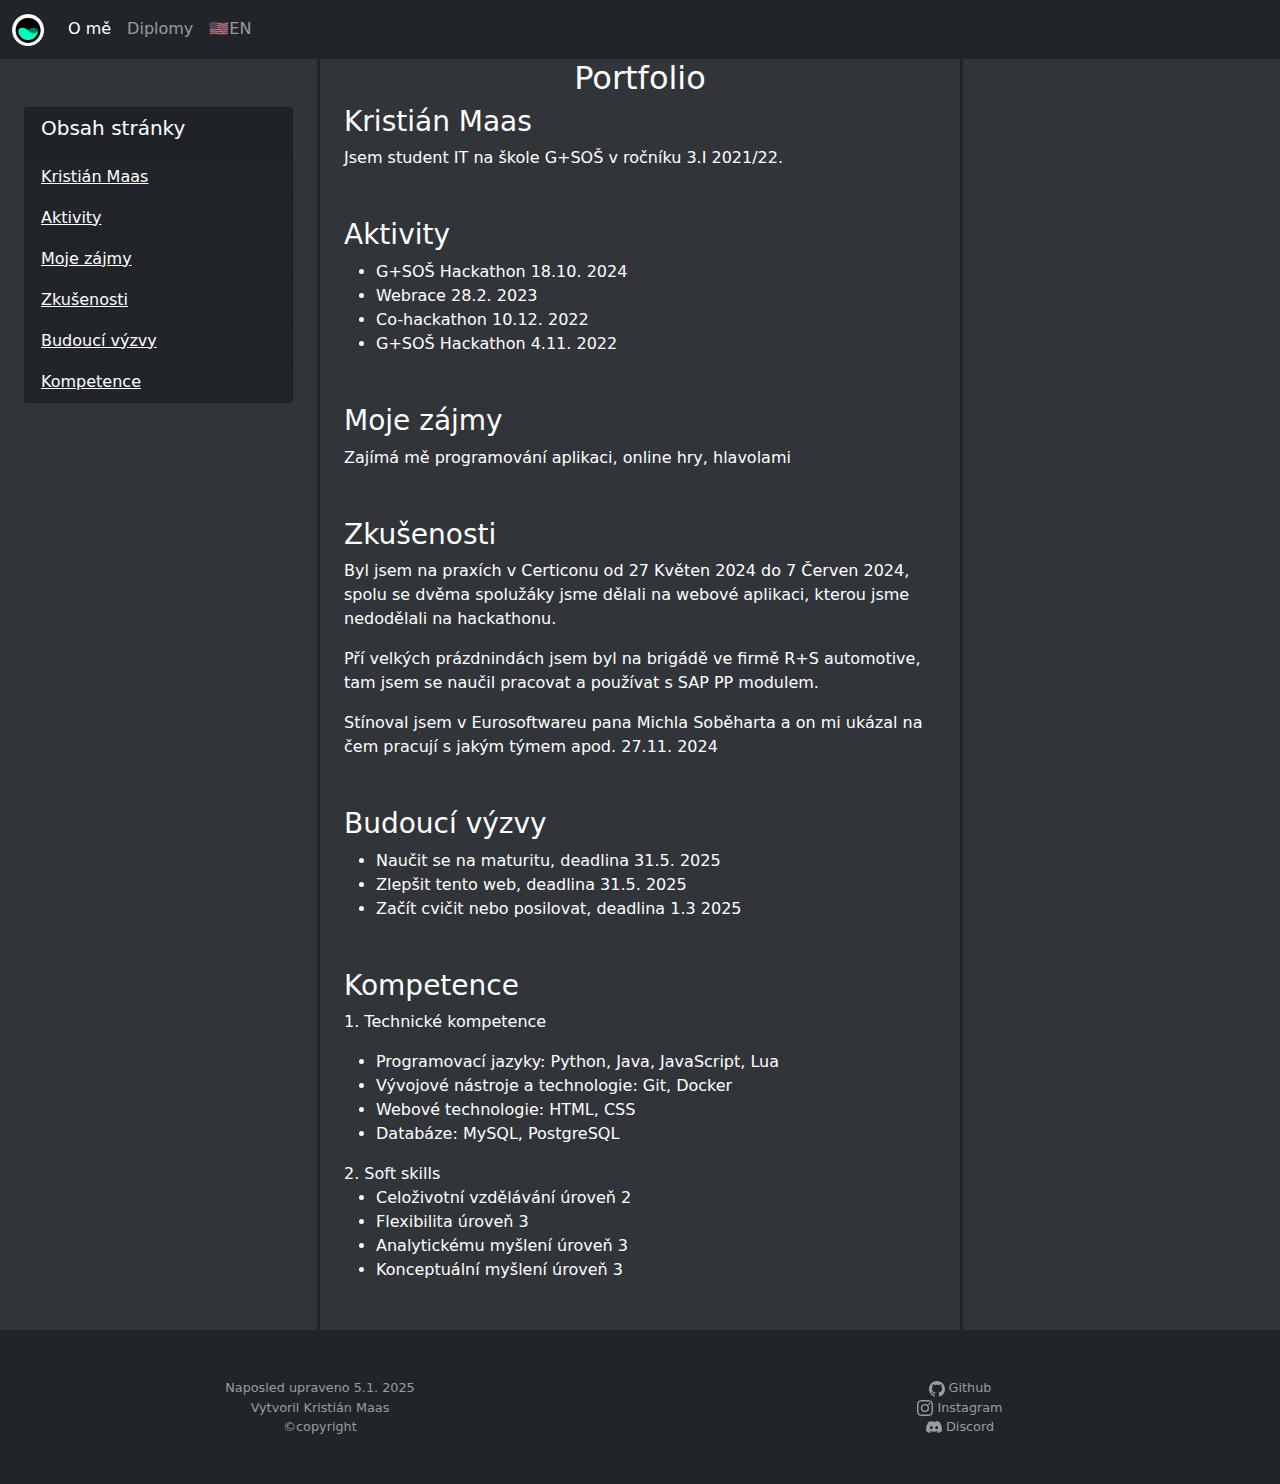
==== commit 8023753c: "Update index.html" ====
--- a/index.html
+++ b/index.html
@@ -61,7 +61,7 @@
                                 <a href="#vyzvy" class="text-white">Budoucí výzvy</a>
                             </li>
                             <li class="list-group-item bg-dark">
-                                <a href="#cile" class="text-white">Dosáhnuté cíle</a>
+                                <a href="#cile" class="text-white">Kompetence</a>
                             </li>
                         </ul>
                     </div>    
